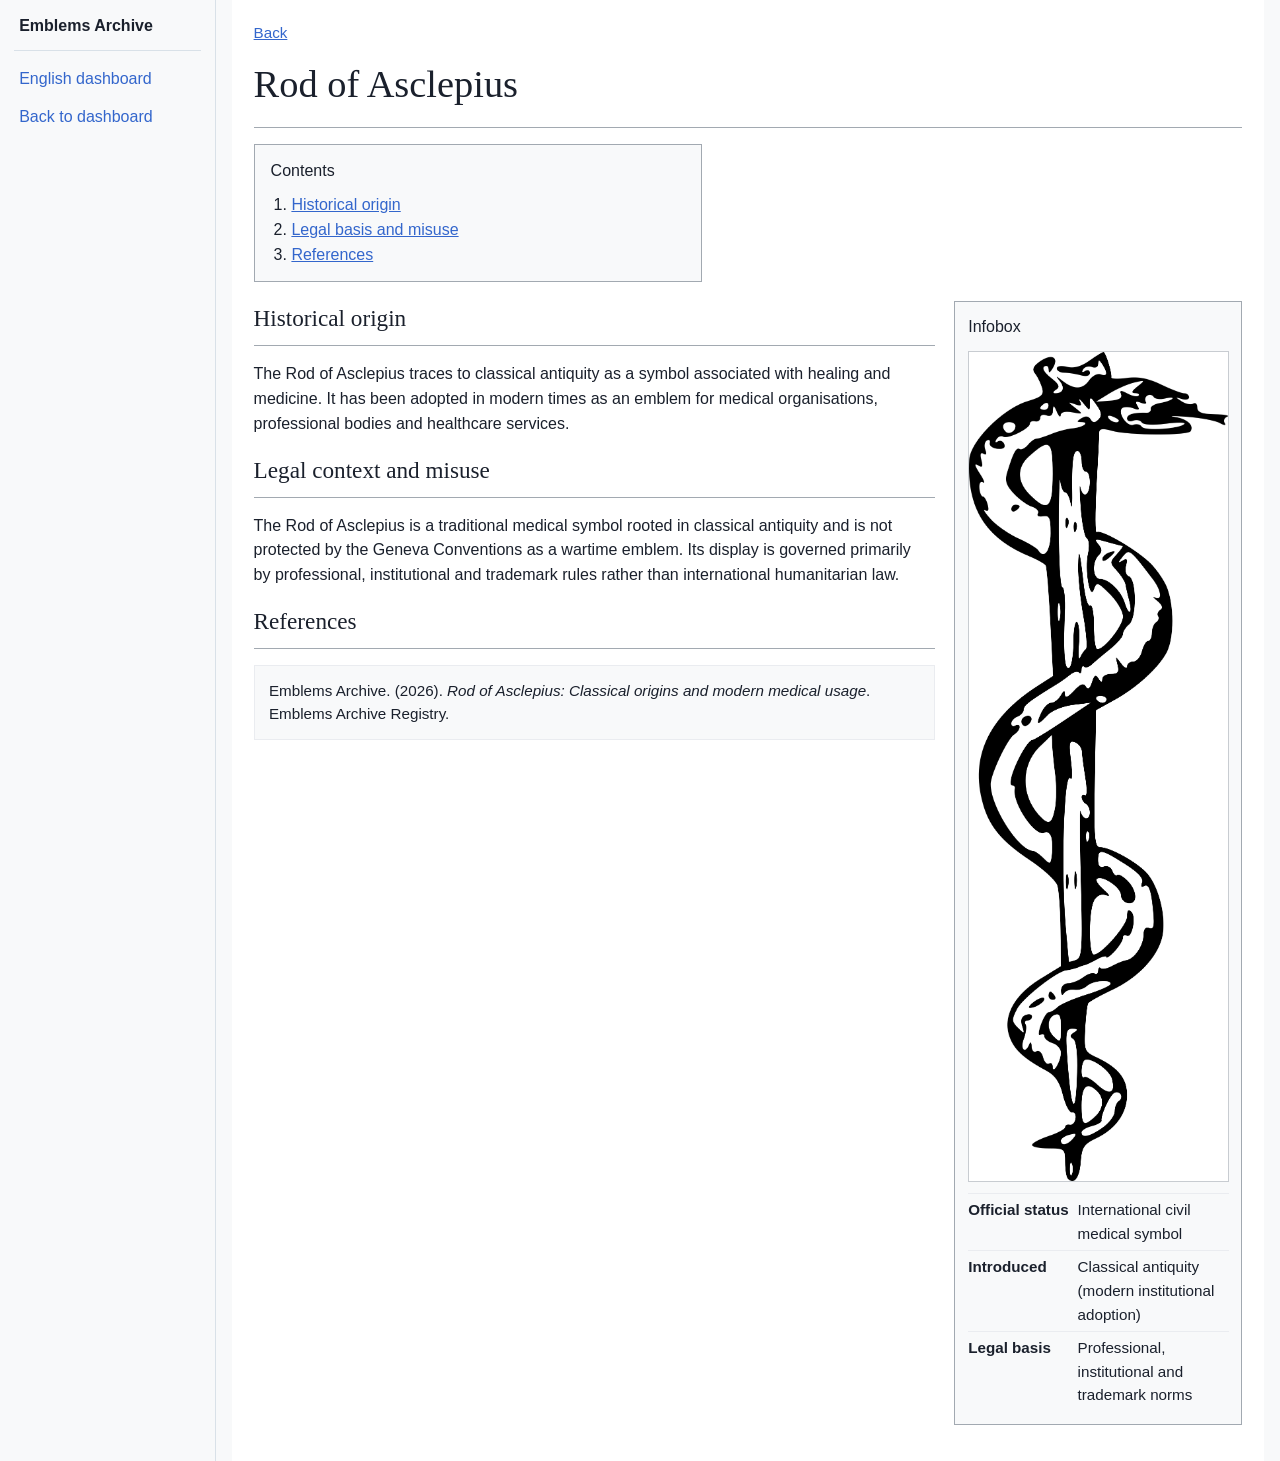
==== registry/asclepius/index.html @ 0bf9c565 "Initial import: static site + repository metadata" ====
<!doctype html>
<html lang="en">
<head>
  <meta charset="utf-8">
  <meta name="viewport" content="width=device-width, initial-scale=1">
  <title>Rod of Asclepius | Emblems Archive</title>
  <link rel="stylesheet" href="../../assets/styles.css">
</head>
<body>
  <div class="wiki-layout">
    <aside class="wiki-sidebar">
      <div class="sidebar-block">
        <h2 class="sidebar-title">Emblems Archive</h2>
      </div>
      <ul class="sidebar-list">
        <li><a href="/">English dashboard</a></li>
        <li><a href="/">Back to dashboard</a></li>
      </ul>
    </aside>

    <main class="wiki-main">
      <article class="wiki-article">
        <div class="back-link"><a href="/">Back</a></div>
        <h1>Rod of Asclepius</h1>
        <hr>

        <div class="toc-box">
          <h2>Contents</h2>
          <ol>
            <li><a href="#origin">Historical origin</a></li>
            <li><a href="#law">Legal basis and misuse</a></li>
            <li><a href="#refs">References</a></li>
          </ol>
        </div>

        <div class="detail-layout">
          <section class="article-content">
            <h2 id="origin">Historical origin</h2>
            <hr>
            <p>The Rod of Asclepius traces to classical antiquity as a symbol associated with healing and medicine. It has been adopted in modern times as an emblem for medical organisations, professional bodies and healthcare services.</p>

            <h2 id="law">Legal context and misuse</h2>
            <hr>
            <p>The Rod of Asclepius is a traditional medical symbol rooted in classical antiquity and is not protected by the Geneva Conventions as a wartime emblem. Its display is governed primarily by professional, institutional and trademark rules rather than international humanitarian law.</p>

            <h2 id="refs">References</h2>
            <hr>
            <div class="reference-box">Emblems Archive. (2026). <em>Rod of Asclepius: Classical origins and modern medical usage</em>. Emblems Archive Registry.</div>
          </section>

          <aside class="infobox">
            <h2>Infobox</h2>
            <img src="../../assets/symbols/rod_of_asclepius.png" alt="Rod of Asclepius">
            <table>
              <tr><th>Official status</th><td>International civil medical symbol</td></tr>
              <tr><th>Introduced</th><td>Classical antiquity (modern institutional adoption)</td></tr>
              <tr><th>Legal basis</th><td>Professional, institutional and trademark norms</td></tr>
            </table>
          </aside>
        </div>
      </article>
    </main>
  </div>
</body>
</html>
---- assets/styles.css ----
:root {
  --color-bg: #f8f9fa;
  --color-surface: #ffffff;
  --color-text: #1a202c;
  --color-muted: #526070;
  --color-border: #d9e1e8;
  --color-accent: #008cee;
  --color-accent-strong: #0069b3;
  --color-success: #1f7a4d;
  --shadow-soft: 0 10px 30px rgba(26, 32, 44, 0.08);
  --radius-md: 12px;
  --radius-lg: 20px;
}

* {
  box-sizing: border-box;
}

html,
body {
  margin: 0;
  padding: 0;
  background: var(--color-bg);
  color: var(--color-text);
  font-family: "Segoe UI", "Helvetica Neue", Helvetica, Arial, sans-serif;
  line-height: 1.55;
}

a {
  color: inherit;
}

img,
svg {
  display: block;
  max-width: 100%;
}

.eyebrow {
  margin: 0;
  color: var(--color-accent-strong);
  letter-spacing: 0.14em;
  font-size: 0.75rem;
  font-weight: 700;
}

.lead {
  margin: 0.75rem 0 0;
  color: var(--color-muted);
  max-width: 62ch;
}

.small-note {
  margin-top: 1.5rem;
  color: var(--color-muted);
  font-size: 0.88rem;
}

.btn {
  appearance: none;
  border: 1px solid var(--color-border);
  border-radius: 999px;
  padding: 0.66rem 1.1rem;
  text-decoration: none;
  font-weight: 600;
  font-size: 0.95rem;
  display: inline-flex;
  align-items: center;
  justify-content: center;
  gap: 0.35rem;
  cursor: pointer;
  transition: transform 0.18s ease, box-shadow 0.18s ease, border-color 0.18s ease, background 0.18s ease;
}

.btn:hover {
  transform: translateY(-1px);
  box-shadow: 0 8px 22px rgba(26, 32, 44, 0.12);
}

.btn-primary {
  background: var(--color-accent);
  border-color: var(--color-accent);
  color: #ffffff;
}

.btn-primary:hover {
  background: var(--color-accent-strong);
  border-color: var(--color-accent-strong);
}

.btn-secondary {
  background: #ffffff;
  color: var(--color-text);
}

.topbar {
  border-bottom: 1px solid var(--color-border);
  background:
    linear-gradient(120deg, rgba(0, 140, 238, 0.08), rgba(0, 140, 238, 0)),
    linear-gradient(180deg, #ffffff, #f7f9fc);
}

.topbar-inner {
  width: min(1180px, 92vw);
  margin: 0 auto;
  display: flex;
  align-items: center;
  justify-content: space-between;
  gap: 1rem;
  padding: 1rem 0;
}

.brand-block {
  display: flex;
  flex-direction: column;
  gap: 0.2rem;
}

.site-logo {
  display: inline-flex;
  align-items: center;
  gap: 0.7rem;
  color: var(--color-text);
  text-decoration: none;
  width: fit-content;
}

.site-logo-mark {
  width: 2.5rem;
  height: 2.5rem;
  border-radius: 50%;
  border: 1px solid #9fb7d6;
  background:
    radial-gradient(circle at center, #f7fbff 0 33%, transparent 34%),
    radial-gradient(circle at center, transparent 0 51%, #3366cc 52% 54%, transparent 55%),
    linear-gradient(90deg, transparent 0 22%, #3366cc 22% 24%, transparent 24% 76%, #3366cc 76% 78%, transparent 78%),
    linear-gradient(0deg, transparent 0 22%, #3366cc 22% 24%, transparent 24% 76%, #3366cc 76% 78%, transparent 78%),
    radial-gradient(circle at center, #ffffff 0 100%);
  box-shadow: 0 0 0 1px rgba(255, 255, 255, 0.75) inset;
}

.site-logo-img {
  width: 2.5rem;
  height: 2.5rem;
  display: inline-block;
  object-fit: contain;
}

.site-logo-text {
  font-size: 1.02rem;
  font-weight: 700;
  letter-spacing: 0.02em;
}

.brand-title {
  margin: 0;
  font-size: 1.2rem;
  font-weight: 700;
}

.brand-subtitle {
  margin: 0;
  color: var(--color-muted);
  font-size: 0.9rem;
}

.content-shell {
  width: min(1180px, 92vw);
  margin: 1.5rem auto 2.5rem;
}

.search-filter-panel {
  background: var(--color-surface);
  border: 1px solid var(--color-border);
  border-radius: var(--radius-md);
  padding: 1rem;
  box-shadow: var(--shadow-soft);
  display: grid;
  gap: 0.9rem;
}

.search-status {
  margin: 0;
  color: var(--color-muted);
  font-size: 0.92rem;
}

.search-input {
  width: 100%;
  border: 1px solid var(--color-border);
  border-radius: 10px;
  padding: 0.72rem 0.8rem;
  font: inherit;
  color: var(--color-text);
  background: #ffffff;
}

.search-input:focus,
.filter-select:focus {
  outline: 3px solid rgba(0, 140, 238, 0.18);
  border-color: var(--color-accent);
}

.filter-row {
  display: flex;
  flex-wrap: wrap;
  gap: 0.75rem;
}

.filter-select,
.filter-button {
  border: 1px solid var(--color-border);
  background: #ffffff;
  border-radius: 999px;
  padding: 0.52rem 0.88rem;
  font: inherit;
  color: var(--color-text);
  cursor: pointer;
}

.filter-button.is-active {
  border-color: var(--color-accent);
  color: var(--color-accent-strong);
  background: rgba(0, 140, 238, 0.08);
}

.registry-grid {
  margin-top: 1.25rem;
  display: grid;
  gap: 0.4rem;
}

.symbol-card {
  background: var(--color-surface);
  border: 1px solid var(--color-border);
  border-radius: 6px;
  box-shadow: none;
  padding: 0.72rem 0.92rem;
  display: grid;
  grid-template-columns: 5.5rem 2.7rem minmax(12rem, 16rem) 1fr;
  align-items: center;
  column-gap: 0.9rem;
  text-decoration: none;
  color: inherit;
}

.row-link {
  color: var(--color-accent-strong);
  font-weight: 700;
  text-decoration: none;
  font-size: 0.95rem;
}

.row-icon {
  width: 2.35rem;
  height: 2.35rem;
  justify-self: center;
  border: 1px solid var(--color-border);
  border-radius: 0.45rem;
  background: var(--symbol-icon) center/contain no-repeat, #ffffff;
}

.symbol-card h2,
.symbol-card h3 {
  margin: 0;
  font-size: 1.05rem;
}

.card-meta {
  display: none;
}

.badge {
  display: inline-flex;
  align-items: center;
  border-radius: 999px;
  padding: 0.2rem 0.62rem;
  font-size: 0.73rem;
  font-weight: 700;
  letter-spacing: 0.06em;
  border: 1px solid currentColor;
}

.badge-protected {
  color: var(--color-success);
  background: rgba(31, 122, 77, 0.08);
}

.badge-public {
  color: #7a5a1f;
  background: rgba(122, 90, 31, 0.1);
}

.badge-category {
  color: var(--color-accent-strong);
  background: rgba(0, 140, 238, 0.08);
}

.card-text {
  margin: 0;
  color: var(--color-muted);
  font-size: 0.95rem;
  order: 4;
}

.card-link {
  order: 1;
  color: var(--color-accent-strong);
  font-weight: 700;
  text-decoration: none;
}

.card-link:hover {
  text-decoration: underline;
}

.symbol-card:hover {
  border-color: rgba(0, 140, 238, 0.34);
  background: rgba(0, 140, 238, 0.03);
}

.symbol-card:focus-visible,
.btn:focus-visible,
.search-input:focus-visible,
.filter-button:focus-visible,
.site-logo:focus-visible {
  outline: 3px solid rgba(0, 140, 238, 0.24);
  outline-offset: 2px;
}

.language-shell {
  min-height: 100vh;
  display: grid;
  place-items: center;
  padding: 2rem 1rem;
  background:
    radial-gradient(circle at 15% 20%, rgba(0, 140, 238, 0.11), rgba(0, 140, 238, 0) 45%),
    radial-gradient(circle at 85% 10%, rgba(0, 140, 238, 0.09), rgba(0, 140, 238, 0) 35%),
    var(--color-bg);
}

.language-card {
  width: min(760px, 100%);
  background: var(--color-surface);
  border: 1px solid var(--color-border);
  border-radius: var(--radius-lg);
  padding: 2rem;
  box-shadow: var(--shadow-soft);
}

.gateway-logo {
  margin-bottom: 0.35rem;
}

.language-card h1 {
  margin: 0.4rem 0 0;
  font-size: clamp(1.6rem, 2.5vw, 2.2rem);
}

.globe-wrap {
  margin: 1.6rem 0 1.3rem;
  display: grid;
  place-items: center;
}

.globe-core {
  width: 145px;
  height: 145px;
  border-radius: 50%;
  position: relative;
  background: radial-gradient(circle at 35% 30%, rgba(255, 255, 255, 0.95), rgba(0, 140, 238, 0.72));
  border: 1px solid rgba(0, 140, 238, 0.45);
  overflow: hidden;
  animation: globePulse 3.1s ease-in-out infinite;
}

.globe-core::before,
.globe-core::after {
  content: "";
  position: absolute;
  inset: 0;
  border-radius: 50%;
  border: 1px solid rgba(255, 255, 255, 0.55);
}

.globe-core::after {
  transform: scale(0.72);
}

.globe-lat,
.globe-lon {
  position: absolute;
  left: 50%;
  top: 50%;
  border: 1px solid rgba(255, 255, 255, 0.7);
  border-radius: 50%;
  transform: translate(-50%, -50%);
}

.globe-lat {
  width: 124px;
  height: 60px;
}

.globe-lon {
  width: 48px;
  height: 124px;
}

.globe-lon-b {
  width: 78px;
  opacity: 0.82;
}

.globe-lon-c {
  width: 104px;
  height: 84px;
  opacity: 0.36;
}

@keyframes globePulse {
  0%,
  100% {
    transform: translateY(0) scale(1);
  }
  50% {
    transform: translateY(-2px) scale(1.015);
  }
}

.symbol-card:hover .row-link {
  text-decoration: underline;
}

.language-actions {
  display: flex;
  flex-wrap: wrap;
  gap: 0.7rem;
}

/* Detail pages: Wikipedia-like layout */
.wiki-layout {
  min-height: 100vh;
  display: grid;
  grid-template-columns: 13.5rem minmax(0, 1fr);
  background: var(--color-bg);
}

.wiki-sidebar {
  background: #f8f9fa;
  border-right: 1px solid var(--color-border);
  padding: 1rem 0.85rem;
}

.sidebar-block {
  padding: 0 0.35rem 0.9rem;
  border-bottom: 1px solid var(--color-border);
  margin-bottom: 0.85rem;
}

.sidebar-title {
  margin: 0;
  font-size: 1rem;
  line-height: 1.2;
}

.sidebar-list {
  list-style: none;
  margin: 0;
  padding: 0;
  display: grid;
  gap: 0.4rem;
}

.sidebar-list a {
  display: block;
  color: #3366cc;
  text-decoration: none;
  padding: 0.2rem 0.35rem;
  border-radius: 4px;
}

.sidebar-list a:hover {
  text-decoration: underline;
  background: rgba(0, 0, 0, 0.03);
}

.wiki-main {
  min-width: 0;
}

.wiki-article {
  width: min(1180px, calc(100vw - 13.5rem - 2rem));
  margin: 0 auto;
  padding: 1.3rem 1.35rem 2.25rem;
  background: var(--color-surface);
}

.back-link {
  margin-bottom: 0.65rem;
  font-size: 0.95rem;
}

.back-link a {
  color: #3366cc;
}

.wiki-article h1 {
  margin: 0.2rem 0 0.8rem;
  font-family: Georgia, "Times New Roman", Times, serif;
  font-size: clamp(2rem, 3vw, 2.55rem);
  font-weight: 400;
}

.wiki-article h2 {
  font-family: Georgia, "Times New Roman", Times, serif;
  font-weight: 400;
  font-size: 1.45rem;
  margin: 0;
}

.wiki-article hr {
  border: 0;
  border-top: 1px solid #a2a9b1;
  margin: 0.5rem 0 1rem;
}

.toc-box {
  width: min(28rem, 100%);
  background: #f8f9fa;
  border: 1px solid #a2a9b1;
  padding: 0.85rem 1rem;
  margin: 0 0 1.2rem;
}

.toc-box h2 {
  font-family: inherit;
  font-size: 1rem;
  margin-bottom: 0.6rem;
}

.toc-box ol {
  margin: 0;
  padding-left: 1.3rem;
}

.toc-box a,
.reference-box a,
.wiki-article a {
  color: #3366cc;
}

.detail-layout {
  display: grid;
  grid-template-columns: minmax(0, 1fr) 18rem;
  gap: 1.2rem;
  align-items: start;
}

.article-content {
  min-width: 0;
}

.article-content p {
  margin: 0 0 1rem;
  max-width: 76ch;
}

.infobox {
  background: #f8f9fa;
  border: 1px solid #a2a9b1;
  padding: 0.8rem;
  font-size: 0.95rem;
}

.infobox h2 {
  font-family: inherit;
  font-size: 1rem;
  margin-bottom: 0.7rem;
}

.infobox img {
  width: 100%;
  height: auto;
  border: 1px solid #c8ccd1;
  background: #fff;
  margin-bottom: 0.7rem;
}

.infobox table {
  width: 100%;
  border-collapse: collapse;
}

.infobox th,
.infobox td {
  text-align: left;
  vertical-align: top;
  padding: 0.28rem 0;
  border-top: 1px solid #eaecf0;
}

.infobox th {
  width: 42%;
  padding-right: 0.45rem;
  font-weight: 700;
}

.reference-box {
  background: #f8f9fa;
  border: 1px solid #eaecf0;
  padding: 0.8rem 0.9rem;
  font-size: 0.95rem;
}

.symbol-figure {
  width: min(260px, 100%);
  margin: 0.8rem 0 0;
}

.symbol-figure img {
  width: 100%;
  height: auto;
  border: 1px solid #c8ccd1;
  background: #fff;
}

.section-title {
  margin: 0 0 0.5rem;
  font-size: 1.1rem;
}

.text-block {
  margin: 0;
  color: var(--color-text);
}

.citation-box {
  border: 1px dashed var(--color-border);
  border-radius: 10px;
  background: #fcfdff;
  padding: 0.9rem;
  color: var(--color-muted);
  font-size: 0.95rem;
}

.back-row {
  display: flex;
  justify-content: flex-start;
}

@media (max-width: 760px) {
  .topbar-inner {
    align-items: flex-start;
    flex-direction: column;
  }

  .language-card {
    padding: 1.25rem;
  }

  .filter-row {
    flex-direction: column;
    align-items: flex-start;
  }

  .wiki-layout {
    grid-template-columns: 1fr;
  }

  .wiki-sidebar {
    border-right: 0;
    border-bottom: 1px solid var(--color-border);
  }

  .wiki-article {
    width: 100%;
    padding: 1rem;
  }

  .detail-layout {
    grid-template-columns: 1fr;
  }

  .toc-box,
  .infobox {
    width: 100%;
  }
}
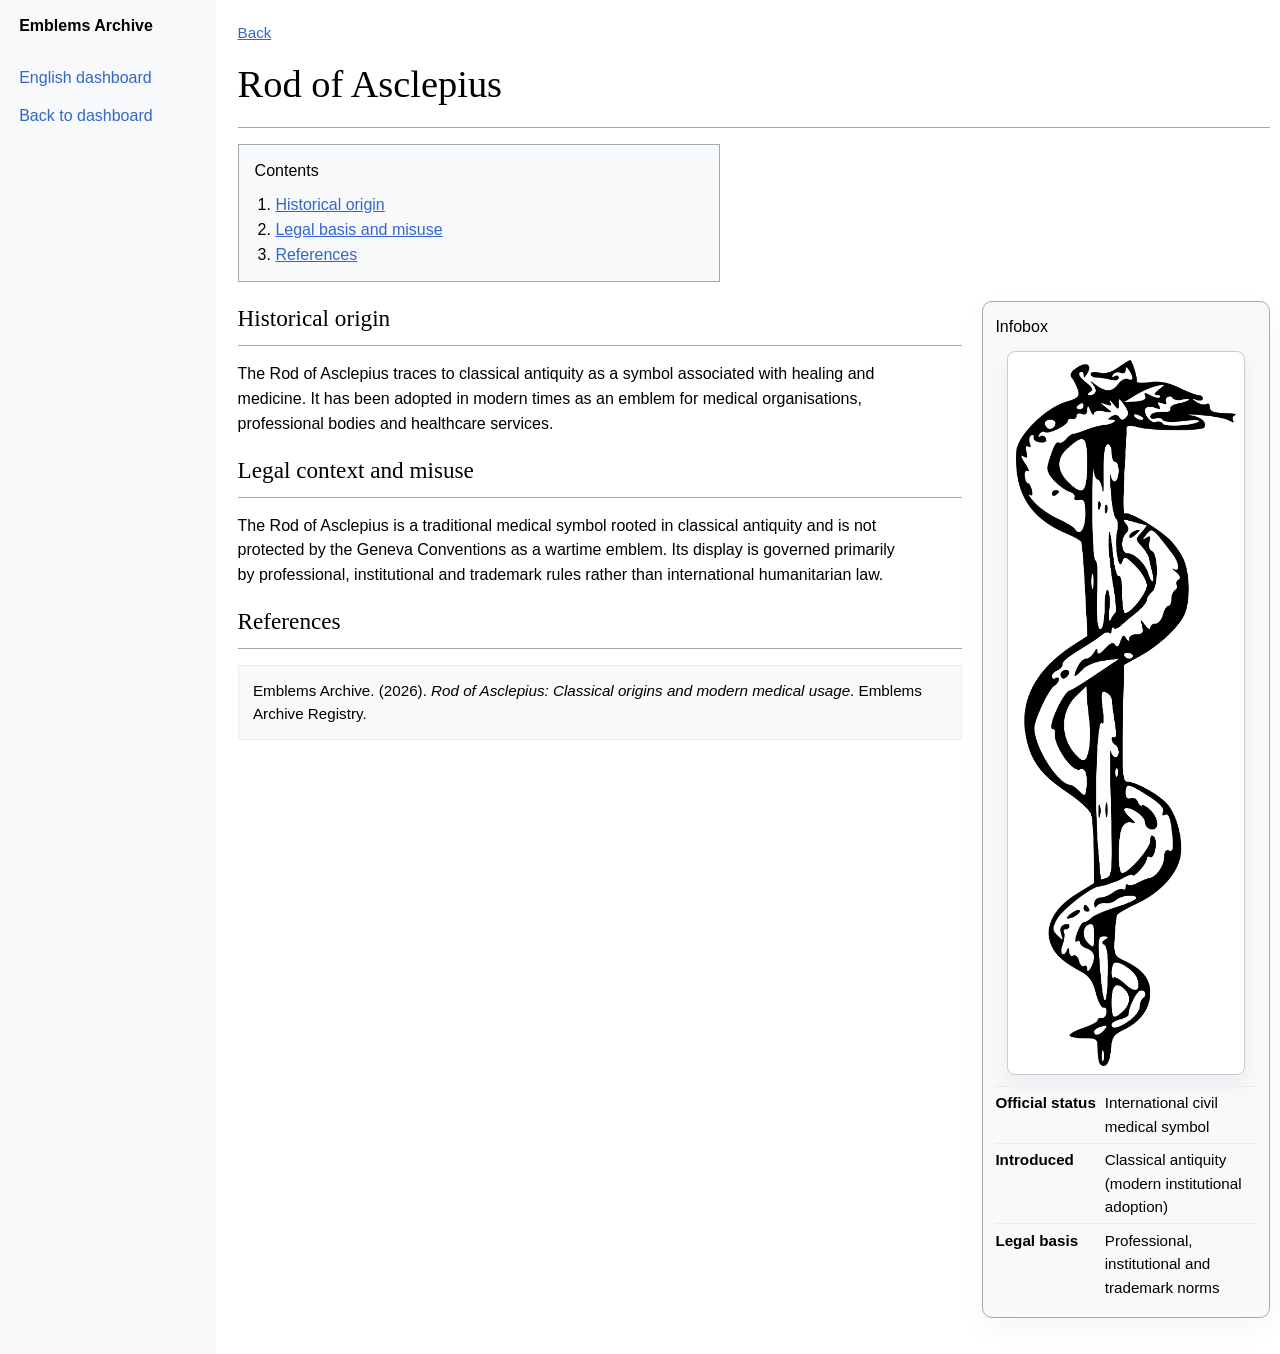
==== commit 31b791f0: "Add files via upload" ====
--- a/registry/asclepius/index.html
+++ b/registry/asclepius/index.html
@@ -1,65 +1,65 @@
-<!doctype html>
-<html lang="en">
-<head>
-  <meta charset="utf-8">
-  <meta name="viewport" content="width=device-width, initial-scale=1">
-  <title>Rod of Asclepius | Emblems Archive</title>
-  <link rel="stylesheet" href="../../assets/styles.css">
-</head>
-<body>
-  <div class="wiki-layout">
-    <aside class="wiki-sidebar">
-      <div class="sidebar-block">
-        <h2 class="sidebar-title">Emblems Archive</h2>
-      </div>
-      <ul class="sidebar-list">
-        <li><a href="/">English dashboard</a></li>
-        <li><a href="/">Back to dashboard</a></li>
-      </ul>
-    </aside>
-
-    <main class="wiki-main">
-      <article class="wiki-article">
-        <div class="back-link"><a href="/">Back</a></div>
-        <h1>Rod of Asclepius</h1>
-        <hr>
-
-        <div class="toc-box">
-          <h2>Contents</h2>
-          <ol>
-            <li><a href="#origin">Historical origin</a></li>
-            <li><a href="#law">Legal basis and misuse</a></li>
-            <li><a href="#refs">References</a></li>
-          </ol>
-        </div>
-
-        <div class="detail-layout">
-          <section class="article-content">
-            <h2 id="origin">Historical origin</h2>
-            <hr>
-            <p>The Rod of Asclepius traces to classical antiquity as a symbol associated with healing and medicine. It has been adopted in modern times as an emblem for medical organisations, professional bodies and healthcare services.</p>
-
-            <h2 id="law">Legal context and misuse</h2>
-            <hr>
-            <p>The Rod of Asclepius is a traditional medical symbol rooted in classical antiquity and is not protected by the Geneva Conventions as a wartime emblem. Its display is governed primarily by professional, institutional and trademark rules rather than international humanitarian law.</p>
-
-            <h2 id="refs">References</h2>
-            <hr>
-            <div class="reference-box">Emblems Archive. (2026). <em>Rod of Asclepius: Classical origins and modern medical usage</em>. Emblems Archive Registry.</div>
-          </section>
-
-          <aside class="infobox">
-            <h2>Infobox</h2>
-            <img src="../../assets/symbols/rod_of_asclepius.png" alt="Rod of Asclepius">
-            <table>
-              <tr><th>Official status</th><td>International civil medical symbol</td></tr>
-              <tr><th>Introduced</th><td>Classical antiquity (modern institutional adoption)</td></tr>
-              <tr><th>Legal basis</th><td>Professional, institutional and trademark norms</td></tr>
-            </table>
-          </aside>
-        </div>
-      </article>
-    </main>
-  </div>
-</body>
-</html>
+<!doctype html>
+<html lang="en">
+<head>
+  <meta charset="utf-8">
+  <meta name="viewport" content="width=device-width, initial-scale=1">
+  <title>Rod of Asclepius | Emblems Archive</title>
+  <link rel="stylesheet" href="../../assets/styles.css">
+</head>
+<body>
+  <div class="wiki-layout">
+    <aside class="wiki-sidebar">
+      <div class="sidebar-block">
+        <h2 class="sidebar-title">Emblems Archive</h2>
+      </div>
+      <ul class="sidebar-list">
+        <li><a href="/">English dashboard</a></li>
+        <li><a href="/">Back to dashboard</a></li>
+      </ul>
+    </aside>
+
+    <main class="wiki-main">
+      <article class="wiki-article">
+        <div class="back-link"><a href="/">Back</a></div>
+        <h1>Rod of Asclepius</h1>
+        <hr>
+
+        <div class="toc-box">
+          <h2>Contents</h2>
+          <ol>
+            <li><a href="#origin">Historical origin</a></li>
+            <li><a href="#law">Legal basis and misuse</a></li>
+            <li><a href="#refs">References</a></li>
+          </ol>
+        </div>
+
+        <div class="detail-layout">
+          <section class="article-content">
+            <h2 id="origin">Historical origin</h2>
+            <hr>
+            <p>The Rod of Asclepius traces to classical antiquity as a symbol associated with healing and medicine. It has been adopted in modern times as an emblem for medical organisations, professional bodies and healthcare services.</p>
+
+            <h2 id="law">Legal context and misuse</h2>
+            <hr>
+            <p>The Rod of Asclepius is a traditional medical symbol rooted in classical antiquity and is not protected by the Geneva Conventions as a wartime emblem. Its display is governed primarily by professional, institutional and trademark rules rather than international humanitarian law.</p>
+
+            <h2 id="refs">References</h2>
+            <hr>
+            <div class="reference-box">Emblems Archive. (2026). <em>Rod of Asclepius: Classical origins and modern medical usage</em>. Emblems Archive Registry.</div>
+          </section>
+
+          <aside class="infobox">
+            <h2>Infobox</h2>
+            <img src="../../assets/symbols/rod_of_asclepius.png" alt="Rod of Asclepius">
+            <table>
+              <tr><th>Official status</th><td>International civil medical symbol</td></tr>
+              <tr><th>Introduced</th><td>Classical antiquity (modern institutional adoption)</td></tr>
+              <tr><th>Legal basis</th><td>Professional, institutional and trademark norms</td></tr>
+            </table>
+          </aside>
+        </div>
+      </article>
+    </main>
+  </div>
+</body>
+</html>
--- a/assets/styles.css
+++ b/assets/styles.css
@@ -1,689 +1,745 @@
-:root {
-  --color-bg: #f8f9fa;
-  --color-surface: #ffffff;
-  --color-text: #1a202c;
-  --color-muted: #526070;
-  --color-border: #d9e1e8;
-  --color-accent: #008cee;
-  --color-accent-strong: #0069b3;
-  --color-success: #1f7a4d;
-  --shadow-soft: 0 10px 30px rgba(26, 32, 44, 0.08);
-  --radius-md: 12px;
-  --radius-lg: 20px;
-}
-
-* {
-  box-sizing: border-box;
-}
-
-html,
-body {
-  margin: 0;
-  padding: 0;
-  background: var(--color-bg);
-  color: var(--color-text);
-  font-family: "Segoe UI", "Helvetica Neue", Helvetica, Arial, sans-serif;
-  line-height: 1.55;
-}
-
-a {
-  color: inherit;
-}
-
-img,
-svg {
-  display: block;
-  max-width: 100%;
-}
-
-.eyebrow {
-  margin: 0;
-  color: var(--color-accent-strong);
-  letter-spacing: 0.14em;
-  font-size: 0.75rem;
-  font-weight: 700;
-}
-
-.lead {
-  margin: 0.75rem 0 0;
-  color: var(--color-muted);
-  max-width: 62ch;
-}
-
-.small-note {
-  margin-top: 1.5rem;
-  color: var(--color-muted);
-  font-size: 0.88rem;
-}
-
-.btn {
-  appearance: none;
-  border: 1px solid var(--color-border);
-  border-radius: 999px;
-  padding: 0.66rem 1.1rem;
-  text-decoration: none;
-  font-weight: 600;
-  font-size: 0.95rem;
-  display: inline-flex;
-  align-items: center;
-  justify-content: center;
-  gap: 0.35rem;
-  cursor: pointer;
-  transition: transform 0.18s ease, box-shadow 0.18s ease, border-color 0.18s ease, background 0.18s ease;
-}
-
-.btn:hover {
-  transform: translateY(-1px);
-  box-shadow: 0 8px 22px rgba(26, 32, 44, 0.12);
-}
-
-.btn-primary {
-  background: var(--color-accent);
-  border-color: var(--color-accent);
-  color: #ffffff;
-}
-
-.btn-primary:hover {
-  background: var(--color-accent-strong);
-  border-color: var(--color-accent-strong);
-}
-
-.btn-secondary {
-  background: #ffffff;
-  color: var(--color-text);
-}
-
-.topbar {
-  border-bottom: 1px solid var(--color-border);
-  background:
-    linear-gradient(120deg, rgba(0, 140, 238, 0.08), rgba(0, 140, 238, 0)),
-    linear-gradient(180deg, #ffffff, #f7f9fc);
-}
-
-.topbar-inner {
-  width: min(1180px, 92vw);
-  margin: 0 auto;
-  display: flex;
-  align-items: center;
-  justify-content: space-between;
-  gap: 1rem;
-  padding: 1rem 0;
-}
-
-.brand-block {
-  display: flex;
-  flex-direction: column;
-  gap: 0.2rem;
-}
-
-.site-logo {
-  display: inline-flex;
-  align-items: center;
-  gap: 0.7rem;
-  color: var(--color-text);
-  text-decoration: none;
-  width: fit-content;
-}
-
-.site-logo-mark {
-  width: 2.5rem;
-  height: 2.5rem;
-  border-radius: 50%;
-  border: 1px solid #9fb7d6;
-  background:
-    radial-gradient(circle at center, #f7fbff 0 33%, transparent 34%),
-    radial-gradient(circle at center, transparent 0 51%, #3366cc 52% 54%, transparent 55%),
-    linear-gradient(90deg, transparent 0 22%, #3366cc 22% 24%, transparent 24% 76%, #3366cc 76% 78%, transparent 78%),
-    linear-gradient(0deg, transparent 0 22%, #3366cc 22% 24%, transparent 24% 76%, #3366cc 76% 78%, transparent 78%),
-    radial-gradient(circle at center, #ffffff 0 100%);
-  box-shadow: 0 0 0 1px rgba(255, 255, 255, 0.75) inset;
-}
-
-.site-logo-img {
-  width: 2.5rem;
-  height: 2.5rem;
-  display: inline-block;
-  object-fit: contain;
-}
-
-.site-logo-text {
-  font-size: 1.02rem;
-  font-weight: 700;
-  letter-spacing: 0.02em;
-}
-
-.brand-title {
-  margin: 0;
-  font-size: 1.2rem;
-  font-weight: 700;
-}
-
-.brand-subtitle {
-  margin: 0;
-  color: var(--color-muted);
-  font-size: 0.9rem;
-}
-
-.content-shell {
-  width: min(1180px, 92vw);
-  margin: 1.5rem auto 2.5rem;
-}
-
-.search-filter-panel {
-  background: var(--color-surface);
-  border: 1px solid var(--color-border);
-  border-radius: var(--radius-md);
-  padding: 1rem;
-  box-shadow: var(--shadow-soft);
-  display: grid;
-  gap: 0.9rem;
-}
-
-.search-status {
-  margin: 0;
-  color: var(--color-muted);
-  font-size: 0.92rem;
-}
-
-.search-input {
-  width: 100%;
-  border: 1px solid var(--color-border);
-  border-radius: 10px;
-  padding: 0.72rem 0.8rem;
-  font: inherit;
-  color: var(--color-text);
-  background: #ffffff;
-}
-
-.search-input:focus,
-.filter-select:focus {
-  outline: 3px solid rgba(0, 140, 238, 0.18);
-  border-color: var(--color-accent);
-}
-
-.filter-row {
-  display: flex;
-  flex-wrap: wrap;
-  gap: 0.75rem;
-}
-
-.filter-select,
-.filter-button {
-  border: 1px solid var(--color-border);
-  background: #ffffff;
-  border-radius: 999px;
-  padding: 0.52rem 0.88rem;
-  font: inherit;
-  color: var(--color-text);
-  cursor: pointer;
-}
-
-.filter-button.is-active {
-  border-color: var(--color-accent);
-  color: var(--color-accent-strong);
-  background: rgba(0, 140, 238, 0.08);
-}
-
-.registry-grid {
-  margin-top: 1.25rem;
-  display: grid;
-  gap: 0.4rem;
-}
-
-.symbol-card {
-  background: var(--color-surface);
-  border: 1px solid var(--color-border);
-  border-radius: 6px;
-  box-shadow: none;
-  padding: 0.72rem 0.92rem;
-  display: grid;
-  grid-template-columns: 5.5rem 2.7rem minmax(12rem, 16rem) 1fr;
-  align-items: center;
-  column-gap: 0.9rem;
-  text-decoration: none;
-  color: inherit;
-}
-
-.row-link {
-  color: var(--color-accent-strong);
-  font-weight: 700;
-  text-decoration: none;
-  font-size: 0.95rem;
-}
-
-.row-icon {
-  width: 2.35rem;
-  height: 2.35rem;
-  justify-self: center;
-  border: 1px solid var(--color-border);
-  border-radius: 0.45rem;
-  background: var(--symbol-icon) center/contain no-repeat, #ffffff;
-}
-
-.symbol-card h2,
-.symbol-card h3 {
-  margin: 0;
-  font-size: 1.05rem;
-}
-
-.card-meta {
-  display: none;
-}
-
-.badge {
-  display: inline-flex;
-  align-items: center;
-  border-radius: 999px;
-  padding: 0.2rem 0.62rem;
-  font-size: 0.73rem;
-  font-weight: 700;
-  letter-spacing: 0.06em;
-  border: 1px solid currentColor;
-}
-
-.badge-protected {
-  color: var(--color-success);
-  background: rgba(31, 122, 77, 0.08);
-}
-
-.badge-public {
-  color: #7a5a1f;
-  background: rgba(122, 90, 31, 0.1);
-}
-
-.badge-category {
-  color: var(--color-accent-strong);
-  background: rgba(0, 140, 238, 0.08);
-}
-
-.card-text {
-  margin: 0;
-  color: var(--color-muted);
-  font-size: 0.95rem;
-  order: 4;
-}
-
-.card-link {
-  order: 1;
-  color: var(--color-accent-strong);
-  font-weight: 700;
-  text-decoration: none;
-}
-
-.card-link:hover {
-  text-decoration: underline;
-}
-
-.symbol-card:hover {
-  border-color: rgba(0, 140, 238, 0.34);
-  background: rgba(0, 140, 238, 0.03);
-}
-
-.symbol-card:focus-visible,
-.btn:focus-visible,
-.search-input:focus-visible,
-.filter-button:focus-visible,
-.site-logo:focus-visible {
-  outline: 3px solid rgba(0, 140, 238, 0.24);
-  outline-offset: 2px;
-}
-
-.language-shell {
-  min-height: 100vh;
-  display: grid;
-  place-items: center;
-  padding: 2rem 1rem;
-  background:
-    radial-gradient(circle at 15% 20%, rgba(0, 140, 238, 0.11), rgba(0, 140, 238, 0) 45%),
-    radial-gradient(circle at 85% 10%, rgba(0, 140, 238, 0.09), rgba(0, 140, 238, 0) 35%),
-    var(--color-bg);
-}
-
-.language-card {
-  width: min(760px, 100%);
-  background: var(--color-surface);
-  border: 1px solid var(--color-border);
-  border-radius: var(--radius-lg);
-  padding: 2rem;
-  box-shadow: var(--shadow-soft);
-}
-
-.gateway-logo {
-  margin-bottom: 0.35rem;
-}
-
-.language-card h1 {
-  margin: 0.4rem 0 0;
-  font-size: clamp(1.6rem, 2.5vw, 2.2rem);
-}
-
-.globe-wrap {
-  margin: 1.6rem 0 1.3rem;
-  display: grid;
-  place-items: center;
-}
-
-.globe-core {
-  width: 145px;
-  height: 145px;
-  border-radius: 50%;
-  position: relative;
-  background: radial-gradient(circle at 35% 30%, rgba(255, 255, 255, 0.95), rgba(0, 140, 238, 0.72));
-  border: 1px solid rgba(0, 140, 238, 0.45);
-  overflow: hidden;
-  animation: globePulse 3.1s ease-in-out infinite;
-}
-
-.globe-core::before,
-.globe-core::after {
-  content: "";
-  position: absolute;
-  inset: 0;
-  border-radius: 50%;
-  border: 1px solid rgba(255, 255, 255, 0.55);
-}
-
-.globe-core::after {
-  transform: scale(0.72);
-}
-
-.globe-lat,
-.globe-lon {
-  position: absolute;
-  left: 50%;
-  top: 50%;
-  border: 1px solid rgba(255, 255, 255, 0.7);
-  border-radius: 50%;
-  transform: translate(-50%, -50%);
-}
-
-.globe-lat {
-  width: 124px;
-  height: 60px;
-}
-
-.globe-lon {
-  width: 48px;
-  height: 124px;
-}
-
-.globe-lon-b {
-  width: 78px;
-  opacity: 0.82;
-}
-
-.globe-lon-c {
-  width: 104px;
-  height: 84px;
-  opacity: 0.36;
-}
-
-@keyframes globePulse {
-  0%,
-  100% {
-    transform: translateY(0) scale(1);
-  }
-  50% {
-    transform: translateY(-2px) scale(1.015);
-  }
-}
-
-.symbol-card:hover .row-link {
-  text-decoration: underline;
-}
-
-.language-actions {
-  display: flex;
-  flex-wrap: wrap;
-  gap: 0.7rem;
-}
-
-/* Detail pages: Wikipedia-like layout */
-.wiki-layout {
-  min-height: 100vh;
-  display: grid;
-  grid-template-columns: 13.5rem minmax(0, 1fr);
-  background: var(--color-bg);
-}
-
-.wiki-sidebar {
-  background: #f8f9fa;
-  border-right: 1px solid var(--color-border);
-  padding: 1rem 0.85rem;
-}
-
-.sidebar-block {
-  padding: 0 0.35rem 0.9rem;
-  border-bottom: 1px solid var(--color-border);
-  margin-bottom: 0.85rem;
-}
-
-.sidebar-title {
-  margin: 0;
-  font-size: 1rem;
-  line-height: 1.2;
-}
-
-.sidebar-list {
-  list-style: none;
-  margin: 0;
-  padding: 0;
-  display: grid;
-  gap: 0.4rem;
-}
-
-.sidebar-list a {
-  display: block;
-  color: #3366cc;
-  text-decoration: none;
-  padding: 0.2rem 0.35rem;
-  border-radius: 4px;
-}
-
-.sidebar-list a:hover {
-  text-decoration: underline;
-  background: rgba(0, 0, 0, 0.03);
-}
-
-.wiki-main {
-  min-width: 0;
-}
-
-.wiki-article {
-  width: min(1180px, calc(100vw - 13.5rem - 2rem));
-  margin: 0 auto;
-  padding: 1.3rem 1.35rem 2.25rem;
-  background: var(--color-surface);
-}
-
-.back-link {
-  margin-bottom: 0.65rem;
-  font-size: 0.95rem;
-}
-
-.back-link a {
-  color: #3366cc;
-}
-
-.wiki-article h1 {
-  margin: 0.2rem 0 0.8rem;
-  font-family: Georgia, "Times New Roman", Times, serif;
-  font-size: clamp(2rem, 3vw, 2.55rem);
-  font-weight: 400;
-}
-
-.wiki-article h2 {
-  font-family: Georgia, "Times New Roman", Times, serif;
-  font-weight: 400;
-  font-size: 1.45rem;
-  margin: 0;
-}
-
-.wiki-article hr {
-  border: 0;
-  border-top: 1px solid #a2a9b1;
-  margin: 0.5rem 0 1rem;
-}
-
-.toc-box {
-  width: min(28rem, 100%);
-  background: #f8f9fa;
-  border: 1px solid #a2a9b1;
-  padding: 0.85rem 1rem;
-  margin: 0 0 1.2rem;
-}
-
-.toc-box h2 {
-  font-family: inherit;
-  font-size: 1rem;
-  margin-bottom: 0.6rem;
-}
-
-.toc-box ol {
-  margin: 0;
-  padding-left: 1.3rem;
-}
-
-.toc-box a,
-.reference-box a,
-.wiki-article a {
-  color: #3366cc;
-}
-
-.detail-layout {
-  display: grid;
-  grid-template-columns: minmax(0, 1fr) 18rem;
-  gap: 1.2rem;
-  align-items: start;
-}
-
-.article-content {
-  min-width: 0;
-}
-
-.article-content p {
-  margin: 0 0 1rem;
-  max-width: 76ch;
-}
-
-.infobox {
-  background: #f8f9fa;
-  border: 1px solid #a2a9b1;
-  padding: 0.8rem;
-  font-size: 0.95rem;
-}
-
-.infobox h2 {
-  font-family: inherit;
-  font-size: 1rem;
-  margin-bottom: 0.7rem;
-}
-
-.infobox img {
-  width: 100%;
-  height: auto;
-  border: 1px solid #c8ccd1;
-  background: #fff;
-  margin-bottom: 0.7rem;
-}
-
-.infobox table {
-  width: 100%;
-  border-collapse: collapse;
-}
-
-.infobox th,
-.infobox td {
-  text-align: left;
-  vertical-align: top;
-  padding: 0.28rem 0;
-  border-top: 1px solid #eaecf0;
-}
-
-.infobox th {
-  width: 42%;
-  padding-right: 0.45rem;
-  font-weight: 700;
-}
-
-.reference-box {
-  background: #f8f9fa;
-  border: 1px solid #eaecf0;
-  padding: 0.8rem 0.9rem;
-  font-size: 0.95rem;
-}
-
-.symbol-figure {
-  width: min(260px, 100%);
-  margin: 0.8rem 0 0;
-}
-
-.symbol-figure img {
-  width: 100%;
-  height: auto;
-  border: 1px solid #c8ccd1;
-  background: #fff;
-}
-
-.section-title {
-  margin: 0 0 0.5rem;
-  font-size: 1.1rem;
-}
-
-.text-block {
-  margin: 0;
-  color: var(--color-text);
-}
-
-.citation-box {
-  border: 1px dashed var(--color-border);
-  border-radius: 10px;
-  background: #fcfdff;
-  padding: 0.9rem;
-  color: var(--color-muted);
-  font-size: 0.95rem;
-}
-
-.back-row {
-  display: flex;
-  justify-content: flex-start;
-}
-
-@media (max-width: 760px) {
-  .topbar-inner {
-    align-items: flex-start;
-    flex-direction: column;
-  }
-
-  .language-card {
-    padding: 1.25rem;
-  }
-
-  .filter-row {
-    flex-direction: column;
-    align-items: flex-start;
-  }
-
-  .wiki-layout {
-    grid-template-columns: 1fr;
-  }
-
-  .wiki-sidebar {
-    border-right: 0;
-    border-bottom: 1px solid var(--color-border);
-  }
-
-  .wiki-article {
-    width: 100%;
-    padding: 1rem;
-  }
-
-  .detail-layout {
-    grid-template-columns: 1fr;
-  }
-
-  .toc-box,
-  .infobox {
-    width: 100%;
-  }
-}
+.infobox {
+  background: #ffffff;
+  border: 1px solid #e6edf6;
+  padding: 1rem;
+  font-size: 0.95rem;
+  border-radius: 10px;
+  box-shadow: 0 10px 30px rgba(26,32,44,0.04);
+}
+.infobox h2 {
+  font-family: inherit;
+  font-size: 1rem;
+  margin-bottom: 0.7rem;
+}
+.infobox img {
+  display: block;
+  max-width: 220px;
+  width: 100%;
+  height: auto;
+  margin: 0 auto 0.9rem auto;
+  border-radius: 8px;
+  border: 1px solid #e6edf6;
+  background: #ffffff;
+  padding: 8px;
+  box-shadow: 0 10px 22px rgba(26,32,44,0.06);
+}
+html,
+body {
+  margin: 0;
+  padding: 0;
+  background: var(--color-bg);
+  color: var(--color-text);
+  font-family: "Segoe UI", "Helvetica Neue", Helvetica, Arial, sans-serif;
+  line-height: 1.55;
+}
+
+a {
+  color: inherit;
+}
+
+img,
+svg {
+  display: block;
+  max-width: 100%;
+}
+
+.eyebrow {
+  margin: 0;
+  color: var(--color-accent-strong);
+  letter-spacing: 0.14em;
+  font-size: 0.75rem;
+  font-weight: 700;
+}
+
+.lead {
+  margin: 0.75rem 0 0;
+  color: var(--color-muted);
+  max-width: 62ch;
+}
+
+.small-note {
+  margin-top: 1.5rem;
+  color: var(--color-muted);
+  font-size: 0.88rem;
+}
+
+.btn {
+  appearance: none;
+  border: 1px solid var(--color-border);
+  border-radius: 999px;
+  padding: 0.66rem 1.1rem;
+  text-decoration: none;
+  font-weight: 600;
+  font-size: 0.95rem;
+  display: inline-flex;
+  align-items: center;
+  justify-content: center;
+  gap: 0.35rem;
+  cursor: pointer;
+  transition: transform 0.18s ease, box-shadow 0.18s ease, border-color 0.18s ease, background 0.18s ease;
+}
+
+.btn:hover {
+  transform: translateY(-1px);
+  box-shadow: 0 8px 22px rgba(26, 32, 44, 0.12);
+}
+
+.btn-primary {
+  background: var(--color-accent);
+  border-color: var(--color-accent);
+  color: #ffffff;
+}
+
+.btn-primary:hover {
+  background: var(--color-accent-strong);
+  border-color: var(--color-accent-strong);
+}
+
+.btn-secondary {
+  background: #ffffff;
+  color: var(--color-text);
+}
+
+.topbar {
+  border-bottom: 1px solid var(--color-border);
+  background:
+    linear-gradient(120deg, rgba(0, 140, 238, 0.08), rgba(0, 140, 238, 0)),
+    linear-gradient(180deg, #ffffff, #f7f9fc);
+}
+
+.topbar-inner {
+  width: min(1180px, 92vw);
+  margin: 0 auto;
+  display: flex;
+  align-items: center;
+  justify-content: space-between;
+  gap: 1rem;
+  padding: 1rem 0;
+}
+
+.brand-block {
+  display: flex;
+  flex-direction: column;
+  gap: 0.2rem;
+}
+
+.site-logo {
+  display: inline-flex;
+  align-items: center;
+  gap: 0.7rem;
+  color: var(--color-text);
+  text-decoration: none;
+  width: fit-content;
+}
+
+.site-logo-mark {
+  width: 2.5rem;
+  height: 2.5rem;
+  border-radius: 50%;
+  border: 1px solid #9fb7d6;
+  background:
+    radial-gradient(circle at center, #f7fbff 0 33%, transparent 34%),
+    radial-gradient(circle at center, transparent 0 51%, #3366cc 52% 54%, transparent 55%),
+    linear-gradient(90deg, transparent 0 22%, #3366cc 22% 24%, transparent 24% 76%, #3366cc 76% 78%, transparent 78%),
+    linear-gradient(0deg, transparent 0 22%, #3366cc 22% 24%, transparent 24% 76%, #3366cc 76% 78%, transparent 78%),
+    radial-gradient(circle at center, #ffffff 0 100%);
+  box-shadow: 0 0 0 1px rgba(255, 255, 255, 0.75) inset;
+}
+
+.site-logo-img {
+  width: 2.5rem;
+  height: 2.5rem;
+  display: inline-block;
+  object-fit: contain;
+}
+
+.site-logo-text {
+  font-size: 1.02rem;
+  font-weight: 700;
+  letter-spacing: 0.02em;
+}
+
+.brand-title {
+  margin: 0;
+  font-size: 1.2rem;
+  font-weight: 700;
+}
+
+.brand-subtitle {
+  margin: 0;
+  color: var(--color-muted);
+  font-size: 0.9rem;
+}
+
+.content-shell {
+  width: min(1180px, 92vw);
+  margin: 1.5rem auto 2.5rem;
+}
+
+.search-filter-panel {
+  background: var(--color-surface);
+  border: 1px solid var(--color-border);
+  border-radius: var(--radius-md);
+  padding: 1rem;
+  box-shadow: var(--shadow-soft);
+  display: grid;
+  gap: 0.9rem;
+}
+
+.search-status {
+  margin: 0;
+  color: var(--color-muted);
+  font-size: 0.92rem;
+}
+
+.search-input {
+  width: 100%;
+  border: 1px solid var(--color-border);
+  border-radius: 10px;
+  padding: 0.72rem 0.8rem;
+  font: inherit;
+  color: var(--color-text);
+  background: #ffffff;
+}
+
+.search-input:focus,
+.filter-select:focus {
+  outline: 3px solid rgba(0, 140, 238, 0.18);
+  border-color: var(--color-accent);
+}
+
+.filter-row {
+  display: flex;
+  flex-wrap: wrap;
+  gap: 0.75rem;
+}
+
+.filter-select,
+.filter-button {
+  border: 1px solid var(--color-border);
+  background: #ffffff;
+  border-radius: 999px;
+  padding: 0.52rem 0.88rem;
+  font: inherit;
+  color: var(--color-text);
+  cursor: pointer;
+}
+
+.filter-button.is-active {
+  border-color: var(--color-accent);
+  color: var(--color-accent-strong);
+  background: rgba(0, 140, 238, 0.08);
+}
+
+.registry-grid {
+  margin-top: 1.25rem;
+  display: grid;
+  gap: 0.4rem;
+}
+
+.symbol-card {
+  background: var(--color-surface);
+  border: 1px solid var(--color-border);
+  border-radius: 8px;
+  padding: 0.72rem 0.92rem;
+  display: grid;
+  grid-template-columns: 6rem 2.7rem minmax(12rem, 16rem) 1fr;
+  align-items: center;
+  column-gap: 0.9rem;
+  text-decoration: none;
+  color: inherit;
+  transition: transform 0.14s ease, box-shadow 0.14s ease, border-color 0.14s ease;
+}
+
+.row-link {
+  color: var(--color-accent-strong);
+  font-weight: 700;
+  text-decoration: none;
+  font-size: 0.95rem;
+}
+
+.row-icon {
+  width: 3.2rem;
+  height: 3.2rem;
+  justify-self: center;
+  border: 1px solid rgba(160,168,176,0.9);
+  border-radius: 10px;
+  background: var(--symbol-icon) center/contain no-repeat, #ffffff;
+  background-size: 70% !important;
+  box-shadow: 0 8px 24px rgba(26,32,44,0.06);
+}
+
+.symbol-card h2,
+.symbol-card h3 {
+  margin: 0;
+  font-size: 1.05rem;
+}
+
+.card-meta {
+  display: none;
+}
+
+.badge {
+  display: inline-flex;
+  align-items: center;
+  border-radius: 999px;
+  padding: 0.2rem 0.62rem;
+  font-size: 0.73rem;
+  font-weight: 700;
+  letter-spacing: 0.06em;
+  border: 1px solid currentColor;
+}
+
+.badge-protected {
+  color: var(--color-success);
+  background: rgba(31, 122, 77, 0.08);
+}
+
+.badge-public {
+  color: #7a5a1f;
+  background: rgba(122, 90, 31, 0.1);
+}
+
+.badge-category {
+  color: var(--color-accent-strong);
+  background: rgba(0, 140, 238, 0.08);
+}
+
+.card-text {
+  margin: 0;
+  color: var(--color-muted);
+  font-size: 0.95rem;
+  order: 4;
+}
+
+.card-link {
+  order: 1;
+  color: var(--color-accent-strong);
+  font-weight: 700;
+  text-decoration: none;
+}
+
+.card-link:hover {
+  text-decoration: underline;
+}
+
+.symbol-card:hover {
+  border-color: rgba(0, 140, 238, 0.34);
+  background: rgba(0, 140, 238, 0.03);
+}
+
+.symbol-card:focus-visible,
+.btn:focus-visible,
+.search-input:focus-visible,
+.filter-button:focus-visible,
+.site-logo:focus-visible {
+  outline: 3px solid rgba(0, 140, 238, 0.24);
+  outline-offset: 2px;
+}
+
+.language-shell {
+  min-height: 100vh;
+  display: grid;
+  place-items: center;
+  padding: 2rem 1rem;
+  background:
+    radial-gradient(circle at 15% 20%, rgba(0, 140, 238, 0.11), rgba(0, 140, 238, 0) 45%),
+    radial-gradient(circle at 85% 10%, rgba(0, 140, 238, 0.09), rgba(0, 140, 238, 0) 35%),
+    var(--color-bg);
+}
+
+.language-card {
+  width: min(760px, 100%);
+  background: var(--color-surface);
+  border: 1px solid var(--color-border);
+  border-radius: var(--radius-lg);
+  padding: 2rem;
+  box-shadow: var(--shadow-soft);
+}
+
+.gateway-logo {
+  margin-bottom: 0.35rem;
+}
+
+.language-card h1 {
+  margin: 0.4rem 0 0;
+  font-size: clamp(1.6rem, 2.5vw, 2.2rem);
+}
+
+.globe-wrap {
+  margin: 1.6rem 0 1.3rem;
+  display: grid;
+  place-items: center;
+}
+
+.globe-core {
+  width: 145px;
+  height: 145px;
+  border-radius: 50%;
+  position: relative;
+  background: radial-gradient(circle at 35% 30%, rgba(255, 255, 255, 0.95), rgba(0, 140, 238, 0.72));
+  border: 1px solid rgba(0, 140, 238, 0.45);
+  overflow: hidden;
+  animation: globePulse 3.1s ease-in-out infinite;
+}
+
+.globe-core::before,
+.globe-core::after {
+  content: "";
+  position: absolute;
+  inset: 0;
+  border-radius: 50%;
+  border: 1px solid rgba(255, 255, 255, 0.55);
+}
+
+.globe-core::after {
+  transform: scale(0.72);
+}
+
+.globe-lat,
+.globe-lon {
+  position: absolute;
+  left: 50%;
+  top: 50%;
+  border: 1px solid rgba(255, 255, 255, 0.7);
+  border-radius: 50%;
+  transform: translate(-50%, -50%);
+}
+
+.globe-lat {
+  width: 124px;
+  height: 60px;
+}
+
+.globe-lon {
+  width: 48px;
+  height: 124px;
+}
+
+.globe-lon-b {
+  width: 78px;
+  opacity: 0.82;
+}
+
+.globe-lon-c {
+  width: 104px;
+  height: 84px;
+  opacity: 0.36;
+}
+
+@keyframes globePulse {
+  0%,
+  100% {
+    transform: translateY(0) scale(1);
+  }
+  50% {
+    transform: translateY(-2px) scale(1.015);
+  }
+}
+
+.symbol-card:hover .row-link {
+  text-decoration: underline;
+}
+
+.language-actions {
+  display: flex;
+  flex-wrap: wrap;
+  gap: 0.7rem;
+}
+
+/* Detail pages: Wikipedia-like layout */
+.wiki-layout {
+  min-height: 100vh;
+  display: grid;
+  grid-template-columns: 13.5rem minmax(0, 1fr);
+  background: var(--color-bg);
+}
+
+.wiki-sidebar {
+  background: #f8f9fa;
+  border-right: 1px solid var(--color-border);
+  padding: 1rem 0.85rem;
+}
+
+.sidebar-block {
+  padding: 0 0.35rem 0.9rem;
+  border-bottom: 1px solid var(--color-border);
+  margin-bottom: 0.85rem;
+}
+
+.sidebar-title {
+  margin: 0;
+  font-size: 1rem;
+  line-height: 1.2;
+}
+
+.sidebar-list {
+  list-style: none;
+  margin: 0;
+  padding: 0;
+  display: grid;
+  gap: 0.4rem;
+}
+
+.sidebar-list a {
+  display: block;
+  color: #3366cc;
+  text-decoration: none;
+  padding: 0.2rem 0.35rem;
+  border-radius: 4px;
+}
+
+.sidebar-list a:hover {
+  text-decoration: underline;
+  background: rgba(0, 0, 0, 0.03);
+}
+
+.wiki-main {
+  min-width: 0;
+}
+
+.wiki-article {
+  width: min(1180px, calc(100vw - 13.5rem - 2rem));
+  margin: 0 auto;
+  padding: 1.3rem 1.35rem 2.25rem;
+  background: var(--color-surface);
+}
+
+.back-link {
+  margin-bottom: 0.65rem;
+  font-size: 0.95rem;
+}
+
+.back-link a {
+  color: #3366cc;
+}
+
+.wiki-article h1 {
+  margin: 0.2rem 0 0.8rem;
+  font-family: Georgia, "Times New Roman", Times, serif;
+  font-size: clamp(2rem, 3vw, 2.55rem);
+  font-weight: 400;
+}
+
+.wiki-article h2 {
+  font-family: Georgia, "Times New Roman", Times, serif;
+  font-weight: 400;
+  font-size: 1.45rem;
+  margin: 0;
+}
+
+.wiki-article hr {
+  border: 0;
+  border-top: 1px solid #a2a9b1;
+  margin: 0.5rem 0 1rem;
+}
+
+.toc-box {
+  width: min(28rem, 100%);
+  background: #f8f9fa;
+  border: 1px solid #a2a9b1;
+  padding: 0.85rem 1rem;
+  margin: 0 0 1.2rem;
+}
+
+.toc-box h2 {
+  font-family: inherit;
+  font-size: 1rem;
+  margin-bottom: 0.6rem;
+}
+
+.toc-box ol {
+  margin: 0;
+  padding-left: 1.3rem;
+}
+
+.toc-box a,
+.reference-box a,
+.wiki-article a {
+  color: #3366cc;
+}
+
+.detail-layout {
+  display: grid;
+  grid-template-columns: minmax(0, 1fr) 18rem;
+  gap: 1.2rem;
+  align-items: start;
+}
+
+.article-content {
+  min-width: 0;
+}
+
+.article-content p {
+  margin: 0 0 1rem;
+  max-width: 76ch;
+}
+
+.infobox {
+  background: #f8f9fa;
+  border: 1px solid #a2a9b1;
+  padding: 0.8rem;
+  font-size: 0.95rem;
+}
+
+.infobox h2 {
+  font-family: inherit;
+  font-size: 1rem;
+  margin-bottom: 0.7rem;
+}
+
+.infobox img {
+  width: 100%;
+  height: auto;
+  border: 1px solid #c8ccd1;
+  background: #fff;
+  margin-bottom: 0.7rem;
+}
+
+.infobox table {
+  width: 100%;
+  border-collapse: collapse;
+}
+
+.infobox th,
+.infobox td {
+  text-align: left;
+  vertical-align: top;
+  padding: 0.28rem 0;
+  border-top: 1px solid #eaecf0;
+}
+
+.infobox th {
+  width: 42%;
+  padding-right: 0.45rem;
+  font-weight: 700;
+}
+
+.reference-box {
+  background: #f8f9fa;
+  border: 1px solid #eaecf0;
+  padding: 0.8rem 0.9rem;
+  font-size: 0.95rem;
+}
+
+.symbol-figure {
+  width: min(320px, 100%);
+  margin: 0.8rem 0 0;
+}
+
+.symbol-figure img {
+  width: 100%;
+  height: auto;
+  object-fit: contain;
+  border-radius: 8px;
+  border: 1px solid #e6edf6;
+  background: #fff;
+  box-shadow: 0 10px 22px rgba(26,32,44,0.06);
+}
+
+.section-title {
+  margin: 0 0 0.5rem;
+  font-size: 1.1rem;
+}
+
+.text-block {
+  margin: 0;
+  color: var(--color-text);
+}
+
+.citation-box {
+  border: 1px dashed var(--color-border);
+  border-radius: 10px;
+  background: #fcfdff;
+  padding: 0.9rem;
+  color: var(--color-muted);
+  font-size: 0.95rem;
+}
+
+.back-row {
+  display: flex;
+  justify-content: flex-start;
+}
+
+/* Detail page shell and cards */
+.detail-shell {
+  width: min(1180px, 92vw);
+  margin: 1.5rem auto 2.5rem;
+  display: grid;
+  gap: 1rem;
+}
+
+.detail-shell > article.detail-card {
+  display: flex;
+  gap: 1.2rem;
+  align-items: flex-start;
+  background: var(--color-surface);
+  border: 1px solid var(--color-border);
+  padding: 1rem;
+  border-radius: 10px;
+}
+
+.detail-head {
+  flex: 1 1 auto;
+}
+
+.detail-head .eyebrow {
+  margin-bottom: 0.25rem;
+}
+
+.detail-shell .symbol-figure {
+  width: 220px;
+  margin: 0;
+}
+
+.detail-shell .symbol-figure img {
+  max-width: 220px;
+  width: 100%;
+  height: auto;
+}
+
+.detail-shell > section.detail-card {
+  background: var(--color-surface);
+  border: 1px solid var(--color-border);
+  padding: 1rem;
+  border-radius: 10px;
+}
+
+@media (max-width: 760px) {
+  .topbar-inner {
+    align-items: flex-start;
+    flex-direction: column;
+  }
+
+  .language-card {
+    padding: 1.25rem;
+  }
+
+  .filter-row {
+    flex-direction: column;
+    align-items: flex-start;
+  }
+
+  .wiki-layout {
+    grid-template-columns: 1fr;
+  }
+
+  .wiki-sidebar {
+    border-right: 0;
+    border-bottom: 1px solid var(--color-border);
+  }
+
+  .wiki-article {
+    width: 100%;
+    padding: 1rem;
+  }
+
+  .detail-layout {
+    grid-template-columns: 1fr;
+  }
+
+  .toc-box,
+  .infobox {
+    width: 100%;
+  }
+}
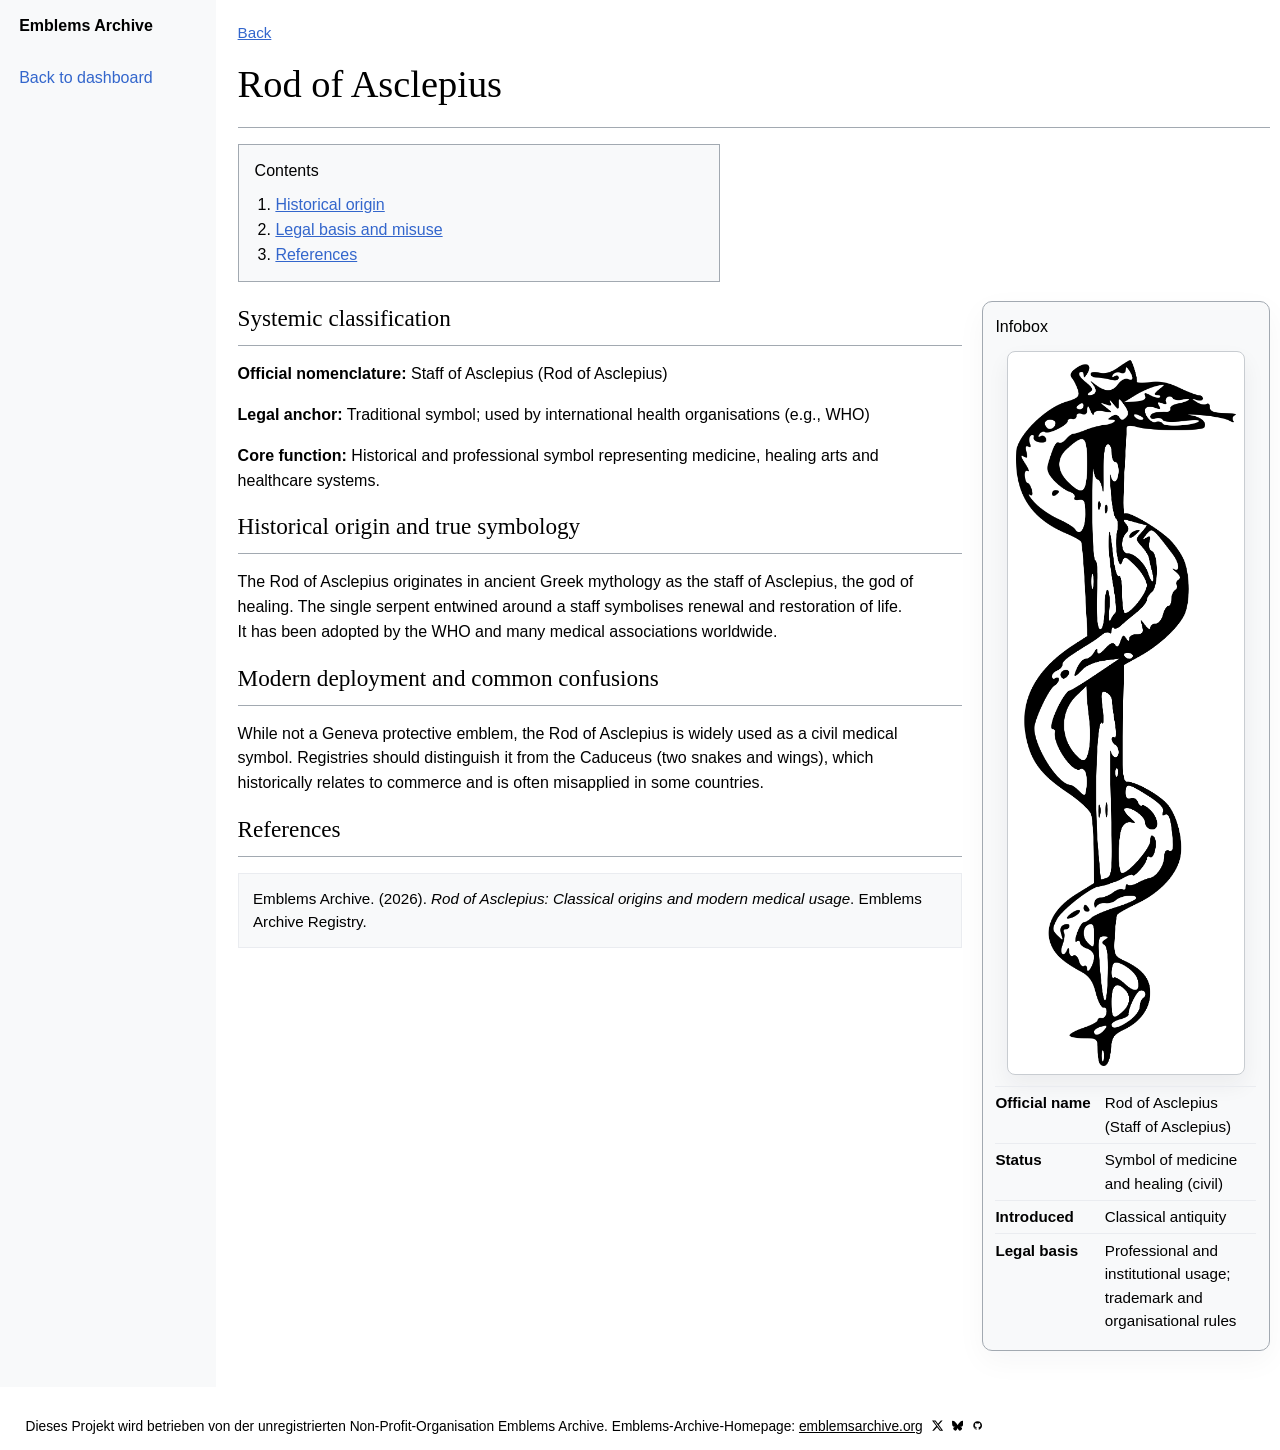
==== commit 4b8e98ec: "Add files via upload" ====
--- a/registry/asclepius/index.html
+++ b/registry/asclepius/index.html
@@ -1,10 +1,11 @@
-<!doctype html>
+﻿<!doctype html>
 <html lang="en">
 <head>
   <meta charset="utf-8">
   <meta name="viewport" content="width=device-width, initial-scale=1">
   <title>Rod of Asclepius | Emblems Archive</title>
   <link rel="stylesheet" href="../../assets/styles.css">
+  <link rel="icon" href="../../logo.svg" type="image/svg+xml">
 </head>
 <body>
   <div class="wiki-layout">
@@ -13,7 +14,6 @@
         <h2 class="sidebar-title">Emblems Archive</h2>
       </div>
       <ul class="sidebar-list">
-        <li><a href="/">English dashboard</a></li>
         <li><a href="/">Back to dashboard</a></li>
       </ul>
     </aside>
@@ -35,13 +35,19 @@
 
         <div class="detail-layout">
           <section class="article-content">
-            <h2 id="origin">Historical origin</h2>
+            <h2 id="classification">Systemic classification</h2>
             <hr>
-            <p>The Rod of Asclepius traces to classical antiquity as a symbol associated with healing and medicine. It has been adopted in modern times as an emblem for medical organisations, professional bodies and healthcare services.</p>
+            <p><strong>Official nomenclature:</strong> Staff of Asclepius (Rod of Asclepius)</p>
+            <p><strong>Legal anchor:</strong> Traditional symbol; used by international health organisations (e.g., WHO)</p>
+            <p><strong>Core function:</strong> Historical and professional symbol representing medicine, healing arts and healthcare systems.</p>
 
-            <h2 id="law">Legal context and misuse</h2>
+            <h2 id="origin">Historical origin and true symbology</h2>
             <hr>
-            <p>The Rod of Asclepius is a traditional medical symbol rooted in classical antiquity and is not protected by the Geneva Conventions as a wartime emblem. Its display is governed primarily by professional, institutional and trademark rules rather than international humanitarian law.</p>
+            <p>The Rod of Asclepius originates in ancient Greek mythology as the staff of Asclepius, the god of healing. The single serpent entwined around a staff symbolises renewal and restoration of life. It has been adopted by the WHO and many medical associations worldwide.</p>
+
+            <h2 id="law">Modern deployment and common confusions</h2>
+            <hr>
+            <p>While not a Geneva protective emblem, the Rod of Asclepius is widely used as a civil medical symbol. Registries should distinguish it from the Caduceus (two snakes and wings), which historically relates to commerce and is often misapplied in some countries.</p>
 
             <h2 id="refs">References</h2>
             <hr>
@@ -52,14 +58,23 @@
             <h2>Infobox</h2>
             <img src="../../assets/symbols/rod_of_asclepius.png" alt="Rod of Asclepius">
             <table>
-              <tr><th>Official status</th><td>International civil medical symbol</td></tr>
-              <tr><th>Introduced</th><td>Classical antiquity (modern institutional adoption)</td></tr>
-              <tr><th>Legal basis</th><td>Professional, institutional and trademark norms</td></tr>
+              <tr><th>Official name</th><td>Rod of Asclepius (Staff of Asclepius)</td></tr>
+              <tr><th>Status</th><td>Symbol of medicine and healing (civil)</td></tr>
+              <tr><th>Introduced</th><td>Classical antiquity</td></tr>
+              <tr><th>Legal basis</th><td>Professional and institutional usage; trademark and organisational rules</td></tr>
             </table>
           </aside>
         </div>
       </article>
     </main>
   </div>
+
+    <footer class="site-footer">
+    <div class="footer-inner">
+      <p>Dieses Projekt wird betrieben von der unregistrierten Non-Profit-Organisation Emblems Archive. Emblems-Archive-Homepage: <a href="https://emblemsarchive.org" target="_blank" rel="noopener">emblemsarchive.org</a> <a class="social x" href="https://x.com/emblemswiki" target="_blank" rel="noopener" onclick="window.open('https://x.com/emblemswiki','_blank')" aria-label="Open X (formerly Twitter)"><svg xmlns="http://www.w3.org/2000/svg" width="16" height="16" fill="currentColor" class="bi bi-twitter-x" viewBox="0 0 16 16"><path d="M12.6.75h2.454l-5.36 6.142L16 15.25h-4.937l-3.867-5.07-4.425 5.07H.316l5.733-6.57L0 .75h5.063l3.495 4.633L12.601.75Zm-.86 13.028h1.36L4.323 2.145H2.865z"/></svg></a> <a class="social bsky" href="https://bsky.app/profile/emblemsarchive.org" target="_blank" rel="noopener" onclick="window.open('https://bsky.app/profile/emblemsarchive.org','_blank')" aria-label="Open Bluesky"><svg xmlns="http://www.w3.org/2000/svg" width="16" height="16" fill="currentColor" class="bi bi-bluesky" viewBox="0 0 16 16"><path d="M3.468 1.948C5.303 3.325 7.276 6.118 8 7.616c.725-1.498 2.698-4.29 4.532-5.668C13.855.955 16 .186 16 2.632c0 .489-.28 4.105-.444 4.692-.572 2.04-2.653 2.561-4.504 2.246 3.236.551 4.06 2.375 2.281 4.2-3.376 3.464-4.852-.87-5.23-1.98-.07-.204-.103-.3-.103-.218 0-.081-.033.014-.102.218-.379 1.11-1.855 5.444-5.231 1.98-1.778-1.825-.955-3.65 2.28-4.2-1.85.315-3.932-.205-4.503-2.246C.28 6.737 0 3.12 0 2.632 0 .186 2.145.955 3.468 1.948"/></svg></a> <a class="social github" href="https://github.com/Emblems-Archive" target="_blank" rel="noopener" onclick="window.open('https://github.com/Emblems-Archive','_blank')" aria-label="Open GitHub"><svg xmlns="http://www.w3.org/2000/svg" viewBox="0 0 640 640"><path d="M237.9 461.4C237.9 463.4 235.6 465 232.7 465C229.4 465.3 227.1 463.7 227.1 461.4C227.1 459.4 229.4 457.8 232.3 457.8C235.3 457.5 237.9 459.1 237.9 461.4zM206.8 456.9C206.1 458.9 208.1 461.2 211.1 461.8C213.7 462.8 216.7 461.8 217.3 459.8C217.9 457.8 216 455.5 213 454.6C210.4 453.9 207.5 454.9 206.8 456.9zM251 455.2C248.1 455.9 246.1 457.8 246.4 460.1C246.7 462.1 249.3 463.4 252.3 462.7C255.2 462 257.2 460.1 256.9 458.1C256.6 456.2 253.9 454.9 251 455.2zM316.8 72C178.1 72 72 177.3 72 316C72 426.9 141.8 521.8 241.5 555.2C254.3 557.5 258.8 549.6 258.8 543.1C258.8 536.9 258.5 502.7 258.5 481.7C258.5 481.7 188.5 496.7 173.8 451.9C173.8 451.9 162.4 422.8 146 415.3C146 415.3 123.1 399.6 147.6 399.9C147.6 399.9 172.5 401.9 186.2 425.7C208.1 464.3 244.8 453.2 259.1 446.6C261.4 430.6 267.9 419.5 275.1 412.9C219.2 406.7 162.8 398.6 162.8 302.4C162.8 274.9 170.4 261.1 186.4 243.5C183.8 237 175.3 210.2 189 175.6C209.9 169.1 258 202.6 258 202.6C278 197 299.5 194.1 320.8 194.1C342.1 194.1 363.6 197 383.6 202.6C383.6 202.6 431.7 169 452.6 175.6C466.3 210.3 457.8 237 455.2 243.5C471.2 261.2 481 275 481 302.4C481 398.9 422.1 406.6 366.2 412.9C375.4 420.8 383.2 435.8 383.2 459.3C383.2 493 382.9 534.7 382.9 542.9C382.9 549.4 387.5 557.3 400.2 555C500.2 521.8 568 426.9 568 316C568 177.3 455.5 72 316.8 72zM169.2 416.9C167.9 417.9 168.2 420.2 169.9 422.1C171.5 423.7 173.8 424.4 175.1 423.1C176.4 422.1 176.1 419.8 174.4 417.9C172.8 416.3 170.5 415.6 169.2 416.9zM158.4 408.8C157.7 410.1 158.7 411.7 160.7 412.7C162.3 413.7 164.3 413.4 165 412C165.7 410.7 164.7 409.1 162.7 408.1C160.7 407.5 159.1 407.8 158.4 408.8zM190.8 444.4C189.2 445.7 189.8 448.7 192.1 450.6C194.4 452.9 197.3 453.2 198.6 451.6C199.9 450.3 199.3 447.3 197.3 445.4C195.1 443.1 192.1 442.8 190.8 444.4zM179.4 429.7C177.8 430.7 177.8 433.3 179.4 435.6C181 437.9 183.7 438.9 185 437.9C186.6 436.6 186.6 434 185 431.7C183.6 429.4 181 428.4 179.4 429.7z"/></svg></a></p>
+    </div>
+  </footer>
 </body>
 </html>
+
+
--- a/assets/styles.css
+++ b/assets/styles.css
@@ -41,6 +41,89 @@
 svg {
   display: block;
   max-width: 100%;
+}
+
+github,
+x,
+bluesky,
+[data-logo="github"],
+[data-logo="x"],
+[data-logo="bluesky"] {
+  display: inline-flex;
+  align-items: center;
+  gap: 0.28em;
+  vertical-align: -0.125em;
+  line-height: 1;
+  font: inherit;
+  color: inherit;
+  text-decoration: inherit;
+}
+
+github::before,
+x::before,
+bluesky::before,
+[data-logo="github"]::before,
+[data-logo="x"]::before,
+[data-logo="bluesky"]::before {
+  content: "";
+  width: 0.82em;
+  height: 0.82em;
+  flex: 0 0 auto;
+  background-color: currentColor;
+  -webkit-mask: var(--logo-mask) center / contain no-repeat;
+  mask: var(--logo-mask) center / contain no-repeat;
+}
+
+github,
+[data-logo="github"] {
+  --logo-mask: url("/assets/icons/github.svg");
+}
+
+x,
+[data-logo="x"] {
+  --logo-mask: url("/assets/icons/x.svg");
+}
+
+bluesky,
+[data-logo="bluesky"] {
+  --logo-mask: url("/assets/icons/bluesky.svg");
+}
+
+.site-footer {
+  border-top: 1px solid var(--color-border);
+  margin-top: 1rem;
+  padding: 0.8rem 0;
+}
+
+.footer-inner {
+  width: 100%;
+  max-width: none;
+  margin: 0 auto;
+  padding: 0 clamp(12px, 2vw, 28px);
+}
+
+.footer-inner p {
+  margin: 0;
+  color: var(--color-muted);
+  font-size: 0.86rem;
+}
+
+.social {
+  display: inline-flex;
+  align-items: center;
+  justify-content: center;
+  margin-left: 0.32rem;
+  vertical-align: baseline;
+  text-decoration: none;
+  color: inherit;
+  line-height: 1;
+}
+
+.social svg {
+  display: inline-block;
+  width: 0.82em;
+  height: 0.82em;
+  max-width: none;
 }
 
 .eyebrow {
@@ -108,13 +191,14 @@
 }
 
 .topbar-inner {
-  width: min(1180px, 92vw);
+  width: 100%;
+  max-width: none;
   margin: 0 auto;
   display: flex;
   align-items: center;
   justify-content: space-between;
   gap: 1rem;
-  padding: 1rem 0;
+  padding: 1rem clamp(12px, 2vw, 28px);
 }
 
 .brand-block {
@@ -172,7 +256,9 @@
 }
 
 .content-shell {
-  width: min(1180px, 92vw);
+  width: 100%;
+  max-width: none;
+  padding: 0 clamp(12px, 2vw, 28px);
   margin: 1.5rem auto 2.5rem;
 }
 
@@ -705,6 +791,44 @@
   border-radius: 10px;
 }
 
+.protected-signs-page {
+  background:
+    radial-gradient(circle at 95% -10%, rgba(0, 140, 238, 0.08), rgba(0, 140, 238, 0) 42%),
+    var(--color-surface);
+}
+
+.signs-section + .signs-section {
+  margin-top: 1.1rem;
+}
+
+.signs-grid {
+  display: grid;
+  grid-template-columns: repeat(3, minmax(0, 1fr));
+  gap: 0.85rem;
+}
+
+.sign-card {
+  border: 1px solid var(--color-border);
+  border-radius: 12px;
+  padding: 0.85rem;
+  background: #ffffff;
+  box-shadow: 0 10px 24px rgba(26, 32, 44, 0.06);
+}
+
+.sign-card h3 {
+  margin: 0 0 0.45rem;
+  font-size: 1.03rem;
+}
+
+.sign-card p {
+  margin: 0;
+  color: var(--color-muted);
+}
+
+.sign-card p + p {
+  margin-top: 0.55rem;
+}
+
 @media (max-width: 760px) {
   .topbar-inner {
     align-items: flex-start;
@@ -742,4 +866,8 @@
   .infobox {
     width: 100%;
   }
-}
+
+  .signs-grid {
+    grid-template-columns: 1fr;
+  }
+}
